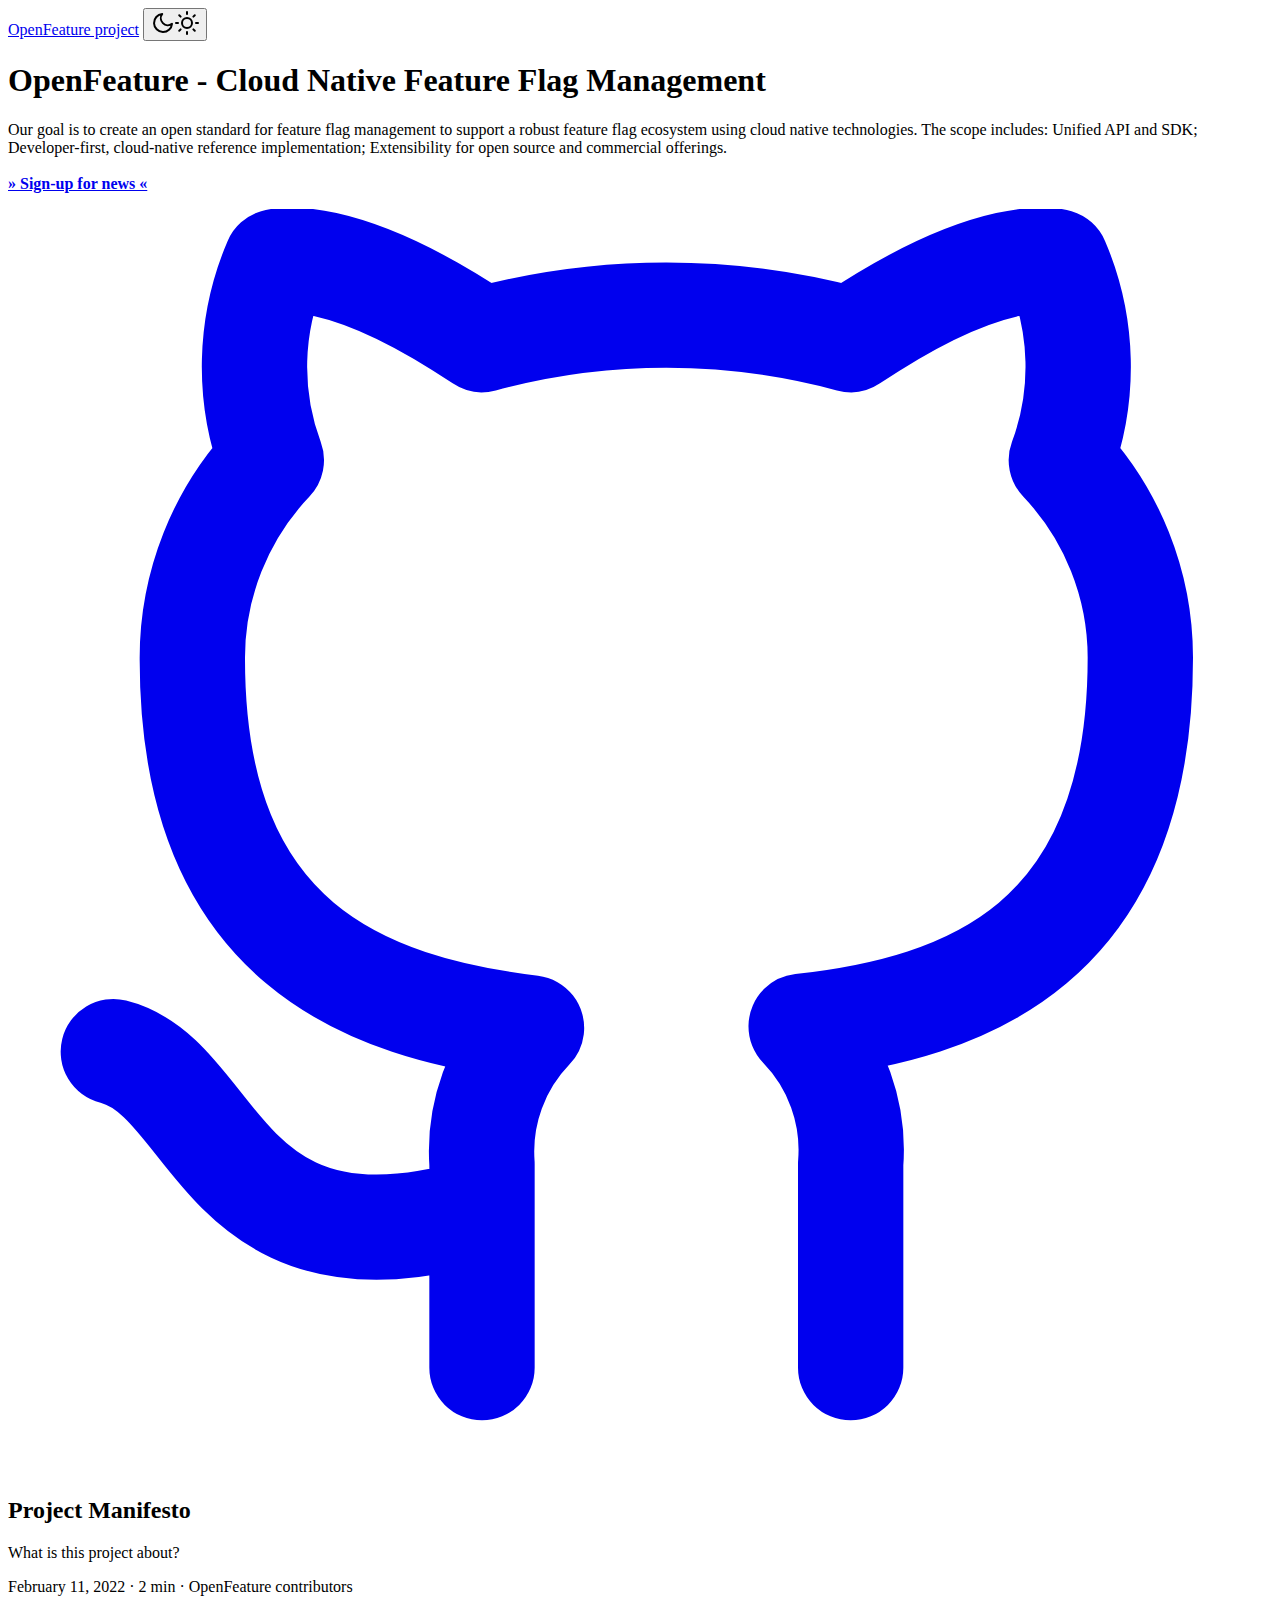
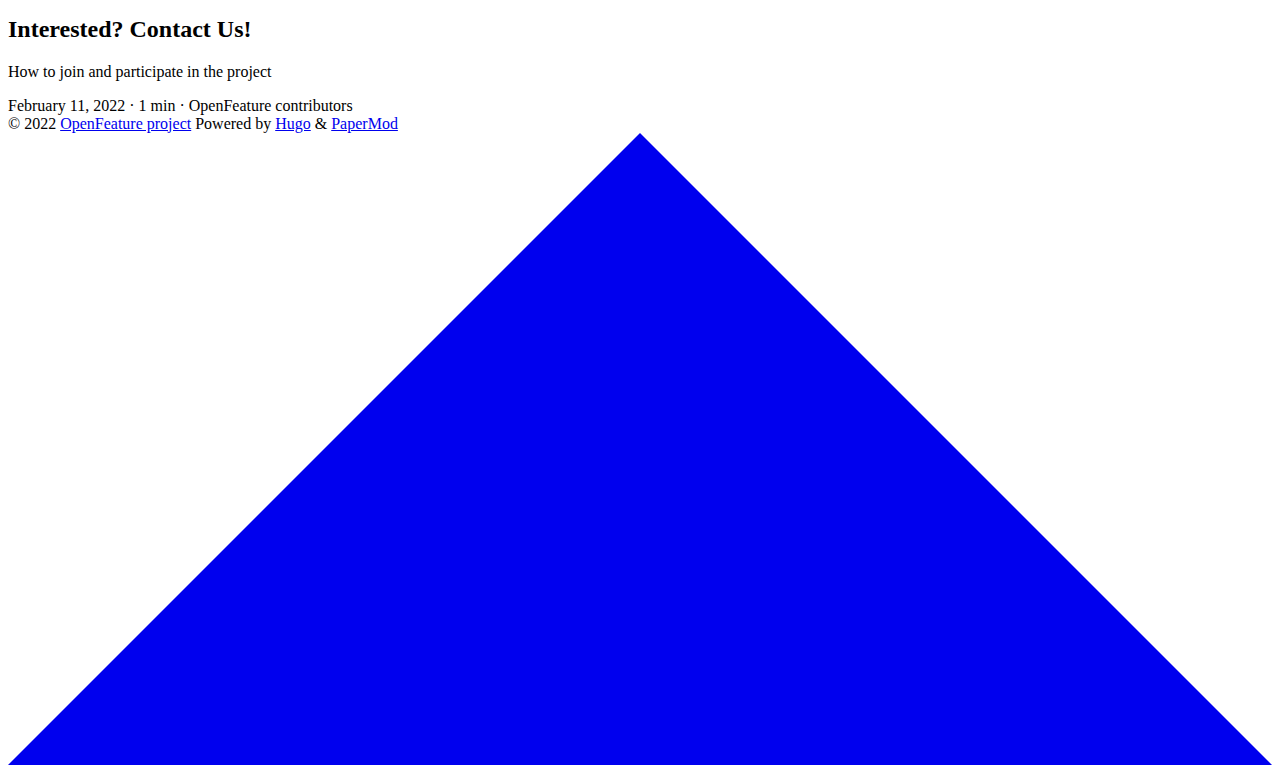
==== index.html @ 57a97ca0 "deploy: 91f9484f8a9ab6fbe82d6cd53caceae2eb222cb2" ====
<!doctype html><html lang=en dir=auto><head><meta charset=utf-8><meta http-equiv=x-ua-compatible content="IE=edge"><meta name=viewport content="width=device-width,initial-scale=1,shrink-to-fit=no"><meta name=robots content="index, follow"><title>OpenFeature project</title><meta name=description content="OpenFeature website"><meta name=author content="OpenFeature contributors"><link rel=canonical href=https://openfeatureflags.github.io/><link crossorigin=anonymous href=./assets/css/stylesheet.min.c88963fe2d79462000fd0fb1b3737783c32855d340583e4523343f8735c787f0.css integrity="sha256-yIlj/i15RiAA/Q+xs3N3g8MoVdNAWD5FIzQ/hzXHh/A=" rel="preload stylesheet" as=style><link rel=icon href=https://openfeatureflags.github.io/favicon.ico><link rel=icon type=image/png sizes=16x16 href=https://openfeatureflags.github.io/favicon-16x16.png><link rel=icon type=image/png sizes=32x32 href=https://openfeatureflags.github.io/favicon-32x32.png><link rel=apple-touch-icon href=https://openfeatureflags.github.io/apple-touch-icon.png><link rel=mask-icon href=https://openfeatureflags.github.io/safari-pinned-tab.svg><meta name=theme-color content="#2e2e33"><meta name=msapplication-TileColor content="#2e2e33"><meta name=generator content="Hugo 0.83.0"><link rel=alternate type=application/rss+xml href=https://openfeatureflags.github.io/index.xml><link rel=alternate type=application/json href=https://openfeatureflags.github.io/index.json><noscript><style>#theme-toggle,.top-link{display:none}</style><style>@media(prefers-color-scheme:dark){:root{--theme:rgb(29, 30, 32);--entry:rgb(46, 46, 51);--primary:rgb(218, 218, 219);--secondary:rgb(155, 156, 157);--tertiary:rgb(65, 66, 68);--content:rgb(196, 196, 197);--hljs-bg:rgb(46, 46, 51);--code-bg:rgb(55, 56, 62);--border:rgb(51, 51, 51)}.list{background:var(--theme)}.list:not(.dark)::-webkit-scrollbar-track{background:0 0}.list:not(.dark)::-webkit-scrollbar-thumb{border-color:var(--theme)}}</style></noscript><meta property="og:title" content="OpenFeature project"><meta property="og:description" content="OpenFeature website"><meta property="og:type" content="website"><meta property="og:url" content="https://openfeatureflags.github.io/"><meta property="og:image" content="https://openfeatureflags.github.io/logo.png"><meta name=twitter:card content="summary_large_image"><meta name=twitter:image content="https://openfeatureflags.github.io/logo.png"><meta name=twitter:title content="OpenFeature project"><meta name=twitter:description content="OpenFeature website"><script type=application/ld+json>{"@context":"https://schema.org","@type":"Organization","name":"OpenFeature project","url":"https://openfeatureflags.github.io/","description":"OpenFeature website","thumbnailUrl":"https://openfeatureflags.github.io/favicon.ico","sameAs":["https://github.com/openfeatureflags"]}</script></head><body class=list id=top><script>localStorage.getItem("pref-theme")==="dark"?document.body.classList.add('dark'):localStorage.getItem("pref-theme")==="light"?document.body.classList.remove('dark'):window.matchMedia('(prefers-color-scheme: dark)').matches&&document.body.classList.add('dark')</script><header class=header><nav class=nav><div class=logo><a href=https://openfeatureflags.github.io/ accesskey=h title="OpenFeature project (Alt + H)">OpenFeature project</a>
<span class=logo-switches><button id=theme-toggle accesskey=t title="(Alt + T)"><svg id="moon" xmlns="http://www.w3.org/2000/svg" width="24" height="24" viewBox="0 0 24 24" fill="none" stroke="currentcolor" stroke-width="2" stroke-linecap="round" stroke-linejoin="round"><path d="M21 12.79A9 9 0 1111.21 3 7 7 0 0021 12.79z"/></svg><svg id="sun" xmlns="http://www.w3.org/2000/svg" width="24" height="24" viewBox="0 0 24 24" fill="none" stroke="currentcolor" stroke-width="2" stroke-linecap="round" stroke-linejoin="round"><circle cx="12" cy="12" r="5"/><line x1="12" y1="1" x2="12" y2="3"/><line x1="12" y1="21" x2="12" y2="23"/><line x1="4.22" y1="4.22" x2="5.64" y2="5.64"/><line x1="18.36" y1="18.36" x2="19.78" y2="19.78"/><line x1="1" y1="12" x2="3" y2="12"/><line x1="21" y1="12" x2="23" y2="12"/><line x1="4.22" y1="19.78" x2="5.64" y2="18.36"/><line x1="18.36" y1="5.64" x2="19.78" y2="4.22"/></svg></button></span></div><ul id=menu></ul></nav></header><main class=main><article class="first-entry home-info"><header class=entry-header><h1>OpenFeature - Cloud Native Feature Flag Management</h1></header><section class=entry-content><p>Our goal is to create an open standard for feature flag management to support a robust feature flag ecosystem using cloud native technologies. The scope includes: Unified API and SDK; Developer-first, cloud-native reference implementation; Extensibility for open source and commercial offerings.<br><br><strong><a href=https://bit.ly/openfeature-signup>&#187; Sign-up for news &#171;</a></strong></p></section><footer class=entry-footer><div class=social-icons><a href=https://github.com/openfeatureflags target=_blank rel="noopener noreferrer me" title=Github><svg xmlns="http://www.w3.org/2000/svg" viewBox="0 0 24 24" fill="none" stroke="currentcolor" stroke-width="2" stroke-linecap="round" stroke-linejoin="round"><path d="M9 19c-5 1.5-5-2.5-7-3m14 6v-3.87a3.37 3.37.0 00-.94-2.61c3.14-.35 6.44-1.54 6.44-7A5.44 5.44.0 0020 4.77 5.07 5.07.0 0019.91 1S18.73.65 16 2.48a13.38 13.38.0 00-7 0C6.27.65 5.09 1 5.09 1A5.07 5.07.0 005 4.77 5.44 5.44.0 003.5 8.55c0 5.42 3.3 6.61 6.44 7A3.37 3.37.0 009 18.13V22"/></svg></a></div></footer></article><article class=post-entry><header class=entry-header><h2>Project Manifesto</h2></header><section class=entry-content><p>What is this project about?</p></section><footer class=entry-footer><span title="2022-02-11 00:00:00 +0000 UTC">February 11, 2022</span>&nbsp;·&nbsp;2 min&nbsp;·&nbsp;OpenFeature contributors</footer><a class=entry-link aria-label="post link to Project Manifesto" href=https://openfeatureflags.github.io/home/manifesto/></a></article><article class=post-entry><header class=entry-header><h2>Interested? Contact Us!</h2></header><section class=entry-content><p>How to join and participate in the project</p></section><footer class=entry-footer><span title="2022-02-11 00:00:00 +0000 UTC">February 11, 2022</span>&nbsp;·&nbsp;1 min&nbsp;·&nbsp;OpenFeature contributors</footer><a class=entry-link aria-label="post link to Interested? Contact Us!" href=https://openfeatureflags.github.io/home/participate/></a></article></main><footer class=footer><span>&copy; 2022 <a href=https://openfeatureflags.github.io/>OpenFeature project</a></span>
<span>Powered by
<a href=https://gohugo.io/ rel="noopener noreferrer" target=_blank>Hugo</a> &
        <a href=https://git.io/hugopapermod rel=noopener target=_blank>PaperMod</a></span></footer><a href=#top aria-label="go to top" title="Go to Top (Alt + G)" class=top-link id=top-link accesskey=g><svg xmlns="http://www.w3.org/2000/svg" viewBox="0 0 12 6" fill="currentcolor"><path d="M12 6H0l6-6z"/></svg></a><script>let menu=document.getElementById('menu');menu&&(menu.scrollLeft=localStorage.getItem("menu-scroll-position"),menu.onscroll=function(){localStorage.setItem("menu-scroll-position",menu.scrollLeft)}),document.querySelectorAll('a[href^="#"]').forEach(a=>{a.addEventListener("click",function(b){b.preventDefault();var a=this.getAttribute("href").substr(1);window.matchMedia('(prefers-reduced-motion: reduce)').matches?document.querySelector(`[id='${decodeURIComponent(a)}']`).scrollIntoView():document.querySelector(`[id='${decodeURIComponent(a)}']`).scrollIntoView({behavior:"smooth"}),a==="top"?history.replaceState(null,null," "):history.pushState(null,null,`#${a}`)})})</script><script>var mybutton=document.getElementById("top-link");window.onscroll=function(){document.body.scrollTop>800||document.documentElement.scrollTop>800?(mybutton.style.visibility="visible",mybutton.style.opacity="1"):(mybutton.style.visibility="hidden",mybutton.style.opacity="0")}</script><script>document.getElementById("theme-toggle").addEventListener("click",()=>{document.body.className.includes("dark")?(document.body.classList.remove('dark'),localStorage.setItem("pref-theme",'light')):(document.body.classList.add('dark'),localStorage.setItem("pref-theme",'dark'))})</script></body></html>
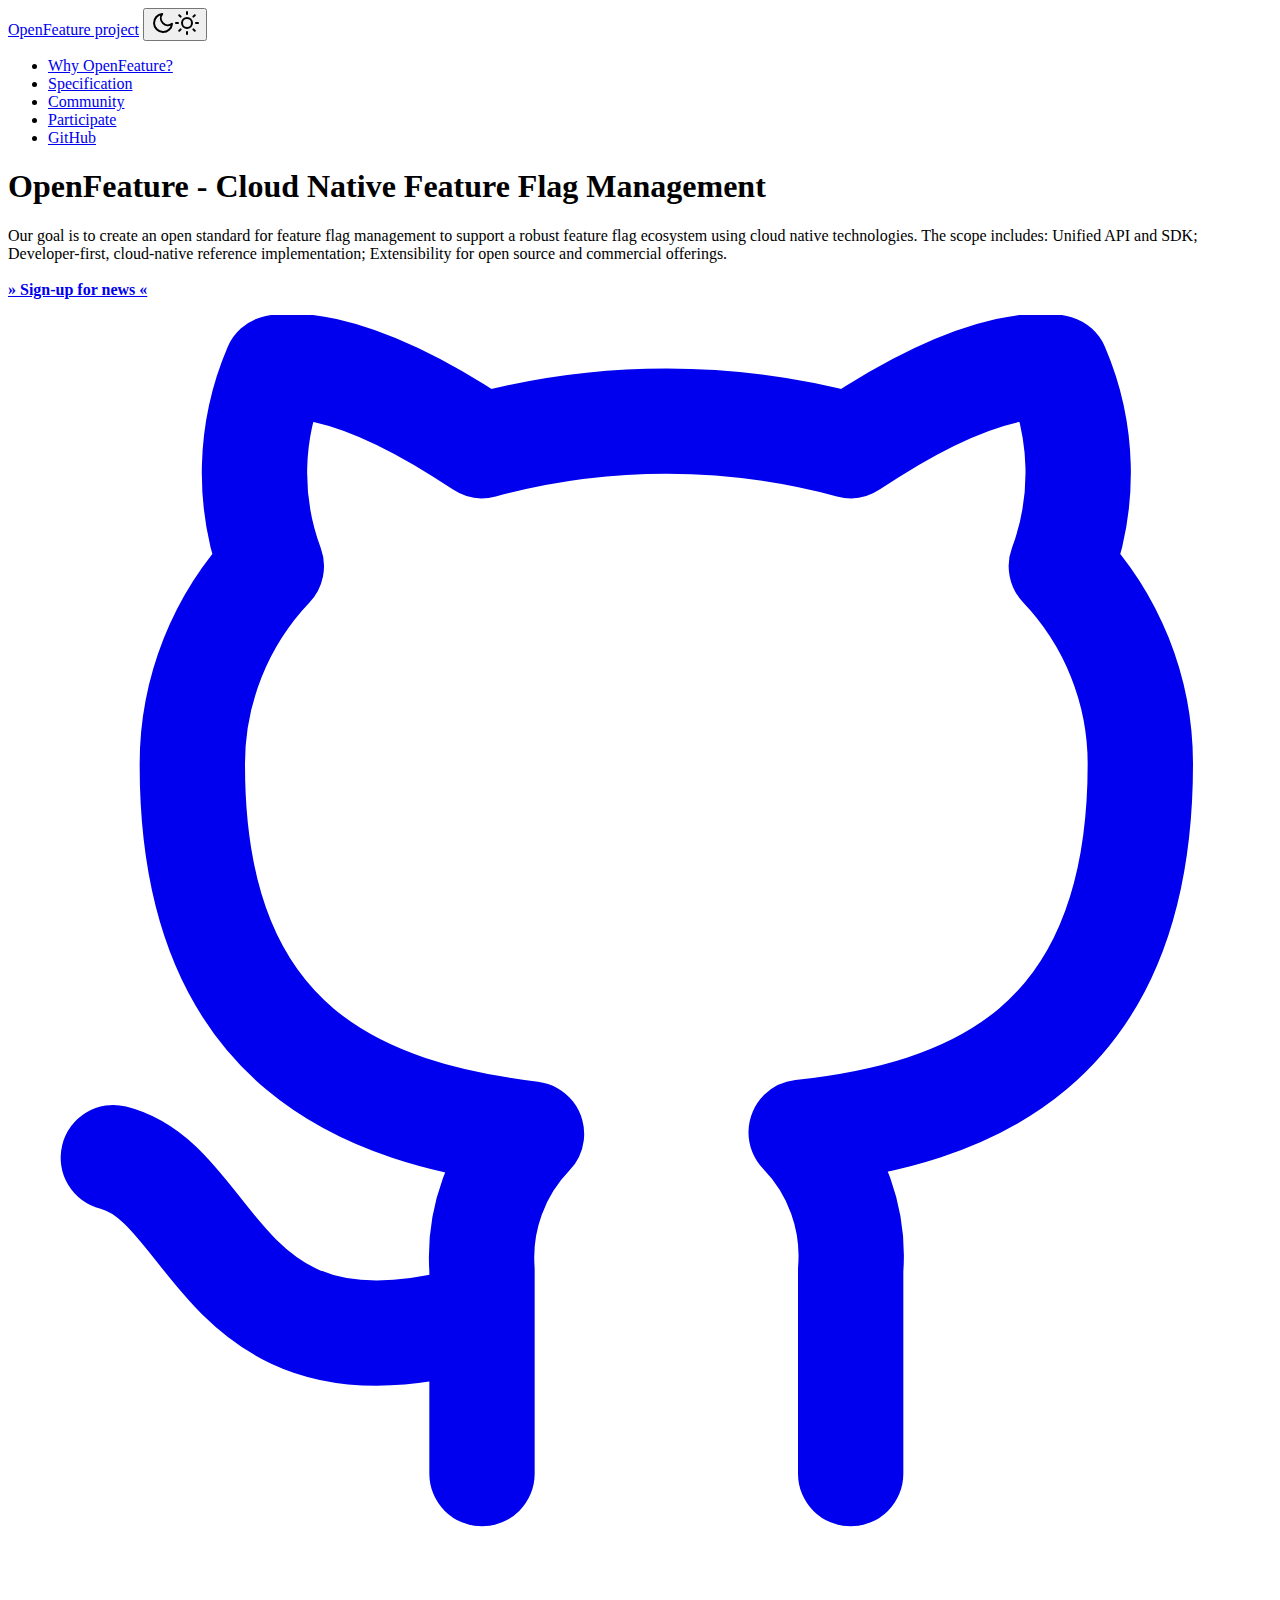
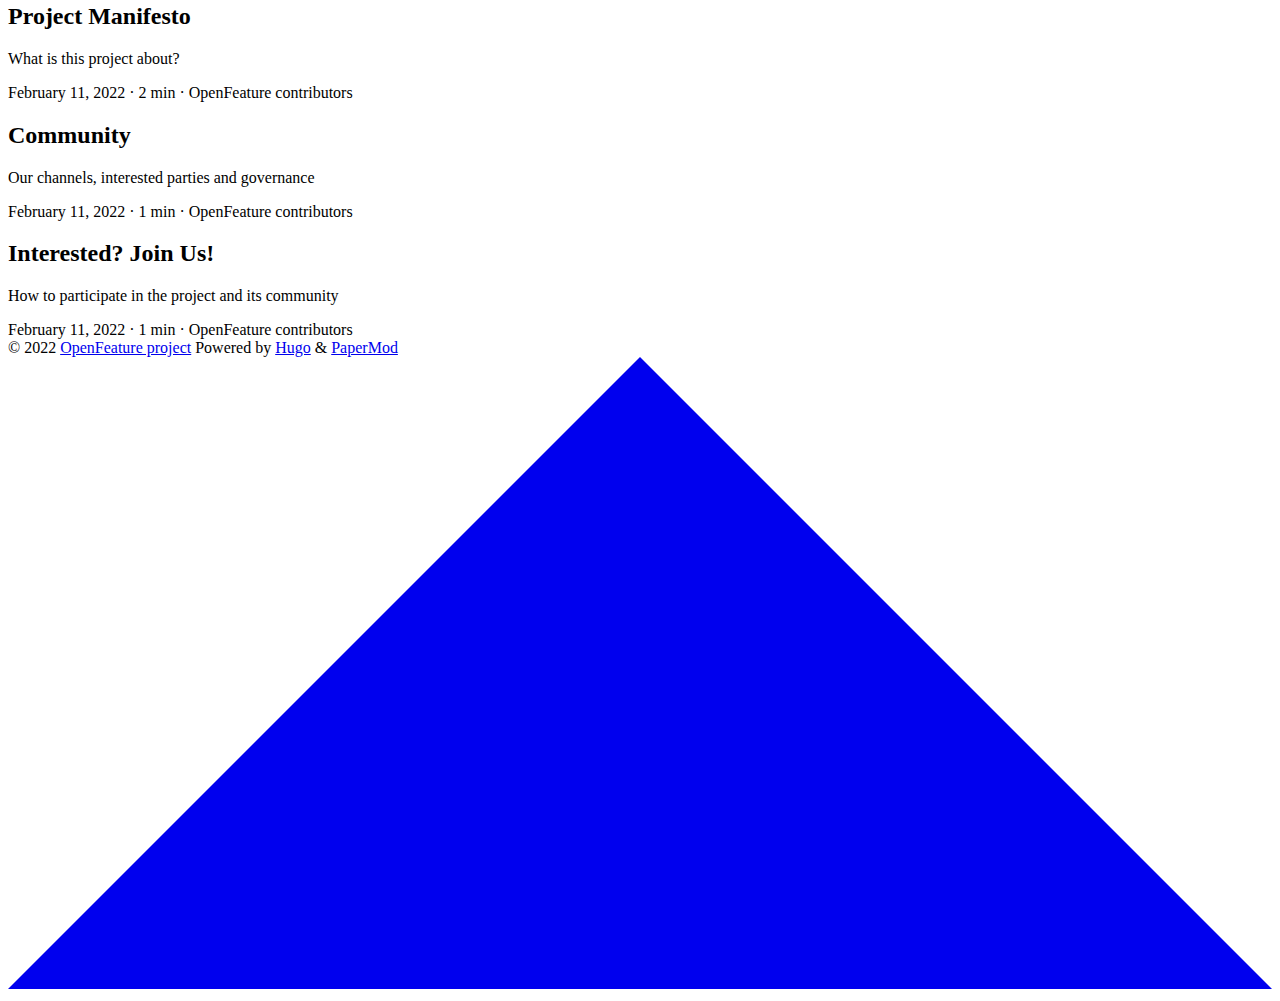
==== commit 13b76246: "deploy: 73571130ebe59323bf915d5a37854d19e5b81e3d" ====
--- a/index.html
+++ b/index.html
@@ -1,5 +1,5 @@
-<!doctype html><html lang=en dir=auto><head><meta charset=utf-8><meta http-equiv=x-ua-compatible content="IE=edge"><meta name=viewport content="width=device-width,initial-scale=1,shrink-to-fit=no"><meta name=robots content="index, follow"><title>OpenFeature project</title><meta name=description content="OpenFeature website"><meta name=author content="OpenFeature contributors"><link rel=canonical href=https://openfeatureflags.github.io/><link crossorigin=anonymous href=./assets/css/stylesheet.min.c88963fe2d79462000fd0fb1b3737783c32855d340583e4523343f8735c787f0.css integrity="sha256-yIlj/i15RiAA/Q+xs3N3g8MoVdNAWD5FIzQ/hzXHh/A=" rel="preload stylesheet" as=style><link rel=icon href=https://openfeatureflags.github.io/favicon.ico><link rel=icon type=image/png sizes=16x16 href=https://openfeatureflags.github.io/favicon-16x16.png><link rel=icon type=image/png sizes=32x32 href=https://openfeatureflags.github.io/favicon-32x32.png><link rel=apple-touch-icon href=https://openfeatureflags.github.io/apple-touch-icon.png><link rel=mask-icon href=https://openfeatureflags.github.io/safari-pinned-tab.svg><meta name=theme-color content="#2e2e33"><meta name=msapplication-TileColor content="#2e2e33"><meta name=generator content="Hugo 0.83.0"><link rel=alternate type=application/rss+xml href=https://openfeatureflags.github.io/index.xml><link rel=alternate type=application/json href=https://openfeatureflags.github.io/index.json><noscript><style>#theme-toggle,.top-link{display:none}</style><style>@media(prefers-color-scheme:dark){:root{--theme:rgb(29, 30, 32);--entry:rgb(46, 46, 51);--primary:rgb(218, 218, 219);--secondary:rgb(155, 156, 157);--tertiary:rgb(65, 66, 68);--content:rgb(196, 196, 197);--hljs-bg:rgb(46, 46, 51);--code-bg:rgb(55, 56, 62);--border:rgb(51, 51, 51)}.list{background:var(--theme)}.list:not(.dark)::-webkit-scrollbar-track{background:0 0}.list:not(.dark)::-webkit-scrollbar-thumb{border-color:var(--theme)}}</style></noscript><meta property="og:title" content="OpenFeature project"><meta property="og:description" content="OpenFeature website"><meta property="og:type" content="website"><meta property="og:url" content="https://openfeatureflags.github.io/"><meta property="og:image" content="https://openfeatureflags.github.io/logo.png"><meta name=twitter:card content="summary_large_image"><meta name=twitter:image content="https://openfeatureflags.github.io/logo.png"><meta name=twitter:title content="OpenFeature project"><meta name=twitter:description content="OpenFeature website"><script type=application/ld+json>{"@context":"https://schema.org","@type":"Organization","name":"OpenFeature project","url":"https://openfeatureflags.github.io/","description":"OpenFeature website","thumbnailUrl":"https://openfeatureflags.github.io/favicon.ico","sameAs":["https://github.com/openfeatureflags"]}</script></head><body class=list id=top><script>localStorage.getItem("pref-theme")==="dark"?document.body.classList.add('dark'):localStorage.getItem("pref-theme")==="light"?document.body.classList.remove('dark'):window.matchMedia('(prefers-color-scheme: dark)').matches&&document.body.classList.add('dark')</script><header class=header><nav class=nav><div class=logo><a href=https://openfeatureflags.github.io/ accesskey=h title="OpenFeature project (Alt + H)">OpenFeature project</a>
-<span class=logo-switches><button id=theme-toggle accesskey=t title="(Alt + T)"><svg id="moon" xmlns="http://www.w3.org/2000/svg" width="24" height="24" viewBox="0 0 24 24" fill="none" stroke="currentcolor" stroke-width="2" stroke-linecap="round" stroke-linejoin="round"><path d="M21 12.79A9 9 0 1111.21 3 7 7 0 0021 12.79z"/></svg><svg id="sun" xmlns="http://www.w3.org/2000/svg" width="24" height="24" viewBox="0 0 24 24" fill="none" stroke="currentcolor" stroke-width="2" stroke-linecap="round" stroke-linejoin="round"><circle cx="12" cy="12" r="5"/><line x1="12" y1="1" x2="12" y2="3"/><line x1="12" y1="21" x2="12" y2="23"/><line x1="4.22" y1="4.22" x2="5.64" y2="5.64"/><line x1="18.36" y1="18.36" x2="19.78" y2="19.78"/><line x1="1" y1="12" x2="3" y2="12"/><line x1="21" y1="12" x2="23" y2="12"/><line x1="4.22" y1="19.78" x2="5.64" y2="18.36"/><line x1="18.36" y1="5.64" x2="19.78" y2="4.22"/></svg></button></span></div><ul id=menu></ul></nav></header><main class=main><article class="first-entry home-info"><header class=entry-header><h1>OpenFeature - Cloud Native Feature Flag Management</h1></header><section class=entry-content><p>Our goal is to create an open standard for feature flag management to support a robust feature flag ecosystem using cloud native technologies. The scope includes: Unified API and SDK; Developer-first, cloud-native reference implementation; Extensibility for open source and commercial offerings.<br><br><strong><a href=https://bit.ly/openfeature-signup>&#187; Sign-up for news &#171;</a></strong></p></section><footer class=entry-footer><div class=social-icons><a href=https://github.com/openfeatureflags target=_blank rel="noopener noreferrer me" title=Github><svg xmlns="http://www.w3.org/2000/svg" viewBox="0 0 24 24" fill="none" stroke="currentcolor" stroke-width="2" stroke-linecap="round" stroke-linejoin="round"><path d="M9 19c-5 1.5-5-2.5-7-3m14 6v-3.87a3.37 3.37.0 00-.94-2.61c3.14-.35 6.44-1.54 6.44-7A5.44 5.44.0 0020 4.77 5.07 5.07.0 0019.91 1S18.73.65 16 2.48a13.38 13.38.0 00-7 0C6.27.65 5.09 1 5.09 1A5.07 5.07.0 005 4.77 5.44 5.44.0 003.5 8.55c0 5.42 3.3 6.61 6.44 7A3.37 3.37.0 009 18.13V22"/></svg></a></div></footer></article><article class=post-entry><header class=entry-header><h2>Project Manifesto</h2></header><section class=entry-content><p>What is this project about?</p></section><footer class=entry-footer><span title="2022-02-11 00:00:00 +0000 UTC">February 11, 2022</span>&nbsp;·&nbsp;2 min&nbsp;·&nbsp;OpenFeature contributors</footer><a class=entry-link aria-label="post link to Project Manifesto" href=https://openfeatureflags.github.io/home/manifesto/></a></article><article class=post-entry><header class=entry-header><h2>Interested? Contact Us!</h2></header><section class=entry-content><p>How to join and participate in the project</p></section><footer class=entry-footer><span title="2022-02-11 00:00:00 +0000 UTC">February 11, 2022</span>&nbsp;·&nbsp;1 min&nbsp;·&nbsp;OpenFeature contributors</footer><a class=entry-link aria-label="post link to Interested? Contact Us!" href=https://openfeatureflags.github.io/home/participate/></a></article></main><footer class=footer><span>&copy; 2022 <a href=https://openfeatureflags.github.io/>OpenFeature project</a></span>
+<!doctype html><html lang=en dir=auto><head><meta charset=utf-8><meta http-equiv=x-ua-compatible content="IE=edge"><meta name=viewport content="width=device-width,initial-scale=1,shrink-to-fit=no"><meta name=robots content="index, follow"><title>OpenFeature project</title><meta name=description content="OpenFeature website"><meta name=author content="OpenFeature contributors"><link rel=canonical href=https://open-feature.github.io/><link crossorigin=anonymous href=./assets/css/stylesheet.min.c88963fe2d79462000fd0fb1b3737783c32855d340583e4523343f8735c787f0.css integrity="sha256-yIlj/i15RiAA/Q+xs3N3g8MoVdNAWD5FIzQ/hzXHh/A=" rel="preload stylesheet" as=style><link rel=icon href=https://open-feature.github.io/favicon.ico><link rel=icon type=image/png sizes=16x16 href=https://open-feature.github.io/favicon-16x16.png><link rel=icon type=image/png sizes=32x32 href=https://open-feature.github.io/favicon-32x32.png><link rel=apple-touch-icon href=https://open-feature.github.io/apple-touch-icon.png><link rel=mask-icon href=https://open-feature.github.io/safari-pinned-tab.svg><meta name=theme-color content="#2e2e33"><meta name=msapplication-TileColor content="#2e2e33"><meta name=generator content="Hugo 0.83.0"><link rel=alternate type=application/rss+xml href=https://open-feature.github.io/index.xml><link rel=alternate type=application/json href=https://open-feature.github.io/index.json><noscript><style>#theme-toggle,.top-link{display:none}</style><style>@media(prefers-color-scheme:dark){:root{--theme:rgb(29, 30, 32);--entry:rgb(46, 46, 51);--primary:rgb(218, 218, 219);--secondary:rgb(155, 156, 157);--tertiary:rgb(65, 66, 68);--content:rgb(196, 196, 197);--hljs-bg:rgb(46, 46, 51);--code-bg:rgb(55, 56, 62);--border:rgb(51, 51, 51)}.list{background:var(--theme)}.list:not(.dark)::-webkit-scrollbar-track{background:0 0}.list:not(.dark)::-webkit-scrollbar-thumb{border-color:var(--theme)}}</style></noscript><meta property="og:title" content="OpenFeature project"><meta property="og:description" content="OpenFeature website"><meta property="og:type" content="website"><meta property="og:url" content="https://open-feature.github.io/"><meta property="og:image" content="https://open-feature.github.io/opengraph.png"><meta name=twitter:card content="summary_large_image"><meta name=twitter:image content="https://open-feature.github.io/opengraph.png"><meta name=twitter:title content="OpenFeature project"><meta name=twitter:description content="OpenFeature website"><script type=application/ld+json>{"@context":"https://schema.org","@type":"Organization","name":"OpenFeature project","url":"https://open-feature.github.io/","description":"OpenFeature website","thumbnailUrl":"https://open-feature.github.io/favicon.ico","sameAs":["https://github.com/open-feature"]}</script></head><body class=list id=top><script>localStorage.getItem("pref-theme")==="dark"?document.body.classList.add('dark'):localStorage.getItem("pref-theme")==="light"?document.body.classList.remove('dark'):window.matchMedia('(prefers-color-scheme: dark)').matches&&document.body.classList.add('dark')</script><header class=header><nav class=nav><div class=logo><a href=https://open-feature.github.io/ accesskey=h title="OpenFeature project (Alt + H)">OpenFeature project</a>
+<span class=logo-switches><button id=theme-toggle accesskey=t title="(Alt + T)"><svg id="moon" xmlns="http://www.w3.org/2000/svg" width="24" height="24" viewBox="0 0 24 24" fill="none" stroke="currentcolor" stroke-width="2" stroke-linecap="round" stroke-linejoin="round"><path d="M21 12.79A9 9 0 1111.21 3 7 7 0 0021 12.79z"/></svg><svg id="sun" xmlns="http://www.w3.org/2000/svg" width="24" height="24" viewBox="0 0 24 24" fill="none" stroke="currentcolor" stroke-width="2" stroke-linecap="round" stroke-linejoin="round"><circle cx="12" cy="12" r="5"/><line x1="12" y1="1" x2="12" y2="3"/><line x1="12" y1="21" x2="12" y2="23"/><line x1="4.22" y1="4.22" x2="5.64" y2="5.64"/><line x1="18.36" y1="18.36" x2="19.78" y2="19.78"/><line x1="1" y1="12" x2="3" y2="12"/><line x1="21" y1="12" x2="23" y2="12"/><line x1="4.22" y1="19.78" x2="5.64" y2="18.36"/><line x1="18.36" y1="5.64" x2="19.78" y2="4.22"/></svg></button></span></div><ul id=menu><li><a href=https://open-feature.github.io/home/manifesto/ title="Why OpenFeature?"><span>Why OpenFeature?</span></a></li><li><a href=https://github.com/open-feature/spec title=Specification><span>Specification</span></a></li><li><a href=https://open-feature.github.io/home/community/ title=Community><span>Community</span></a></li><li><a href=https://open-feature.github.io/home/participate/ title=Participate><span>Participate</span></a></li><li><a href=https://github.com/open-feature title=GitHub><span>GitHub</span></a></li></ul></nav></header><main class=main><article class="first-entry home-info"><header class=entry-header><h1>OpenFeature - Cloud Native Feature Flag Management</h1></header><section class=entry-content><p>Our goal is to create an open standard for feature flag management to support a robust feature flag ecosystem using cloud native technologies. The scope includes: Unified API and SDK; Developer-first, cloud-native reference implementation; Extensibility for open source and commercial offerings.<br><br><strong><a href=https://bit.ly/openfeature-signup>&#187; Sign-up for news &#171;</a></strong></p></section><footer class=entry-footer><div class=social-icons><a href=https://github.com/open-feature target=_blank rel="noopener noreferrer me" title=Github><svg xmlns="http://www.w3.org/2000/svg" viewBox="0 0 24 24" fill="none" stroke="currentcolor" stroke-width="2" stroke-linecap="round" stroke-linejoin="round"><path d="M9 19c-5 1.5-5-2.5-7-3m14 6v-3.87a3.37 3.37.0 00-.94-2.61c3.14-.35 6.44-1.54 6.44-7A5.44 5.44.0 0020 4.77 5.07 5.07.0 0019.91 1S18.73.65 16 2.48a13.38 13.38.0 00-7 0C6.27.65 5.09 1 5.09 1A5.07 5.07.0 005 4.77 5.44 5.44.0 003.5 8.55c0 5.42 3.3 6.61 6.44 7A3.37 3.37.0 009 18.13V22"/></svg></a></div></footer></article><article class=post-entry><header class=entry-header><h2>Project Manifesto</h2></header><section class=entry-content><p>What is this project about?</p></section><footer class=entry-footer><span title="2022-02-11 00:00:00 +0000 UTC">February 11, 2022</span>&nbsp;·&nbsp;2 min&nbsp;·&nbsp;OpenFeature contributors</footer><a class=entry-link aria-label="post link to Project Manifesto" href=https://open-feature.github.io/home/manifesto/></a></article><article class=post-entry><header class=entry-header><h2>Community</h2></header><section class=entry-content><p>Our channels, interested parties and governance</p></section><footer class=entry-footer><span title="2022-02-11 00:00:00 +0000 UTC">February 11, 2022</span>&nbsp;·&nbsp;1 min&nbsp;·&nbsp;OpenFeature contributors</footer><a class=entry-link aria-label="post link to Community" href=https://open-feature.github.io/home/community/></a></article><article class=post-entry><header class=entry-header><h2>Interested? Join Us!</h2></header><section class=entry-content><p>How to participate in the project and its community</p></section><footer class=entry-footer><span title="2022-02-11 00:00:00 +0000 UTC">February 11, 2022</span>&nbsp;·&nbsp;1 min&nbsp;·&nbsp;OpenFeature contributors</footer><a class=entry-link aria-label="post link to Interested? Join Us!" href=https://open-feature.github.io/home/participate/></a></article></main><footer class=footer><span>&copy; 2022 <a href=https://open-feature.github.io/>OpenFeature project</a></span>
 <span>Powered by
 <a href=https://gohugo.io/ rel="noopener noreferrer" target=_blank>Hugo</a> &
         <a href=https://git.io/hugopapermod rel=noopener target=_blank>PaperMod</a></span></footer><a href=#top aria-label="go to top" title="Go to Top (Alt + G)" class=top-link id=top-link accesskey=g><svg xmlns="http://www.w3.org/2000/svg" viewBox="0 0 12 6" fill="currentcolor"><path d="M12 6H0l6-6z"/></svg></a><script>let menu=document.getElementById('menu');menu&&(menu.scrollLeft=localStorage.getItem("menu-scroll-position"),menu.onscroll=function(){localStorage.setItem("menu-scroll-position",menu.scrollLeft)}),document.querySelectorAll('a[href^="#"]').forEach(a=>{a.addEventListener("click",function(b){b.preventDefault();var a=this.getAttribute("href").substr(1);window.matchMedia('(prefers-reduced-motion: reduce)').matches?document.querySelector(`[id='${decodeURIComponent(a)}']`).scrollIntoView():document.querySelector(`[id='${decodeURIComponent(a)}']`).scrollIntoView({behavior:"smooth"}),a==="top"?history.replaceState(null,null," "):history.pushState(null,null,`#${a}`)})})</script><script>var mybutton=document.getElementById("top-link");window.onscroll=function(){document.body.scrollTop>800||document.documentElement.scrollTop>800?(mybutton.style.visibility="visible",mybutton.style.opacity="1"):(mybutton.style.visibility="hidden",mybutton.style.opacity="0")}</script><script>document.getElementById("theme-toggle").addEventListener("click",()=>{document.body.className.includes("dark")?(document.body.classList.remove('dark'),localStorage.setItem("pref-theme",'light')):(document.body.classList.add('dark'),localStorage.setItem("pref-theme",'dark'))})</script></body></html>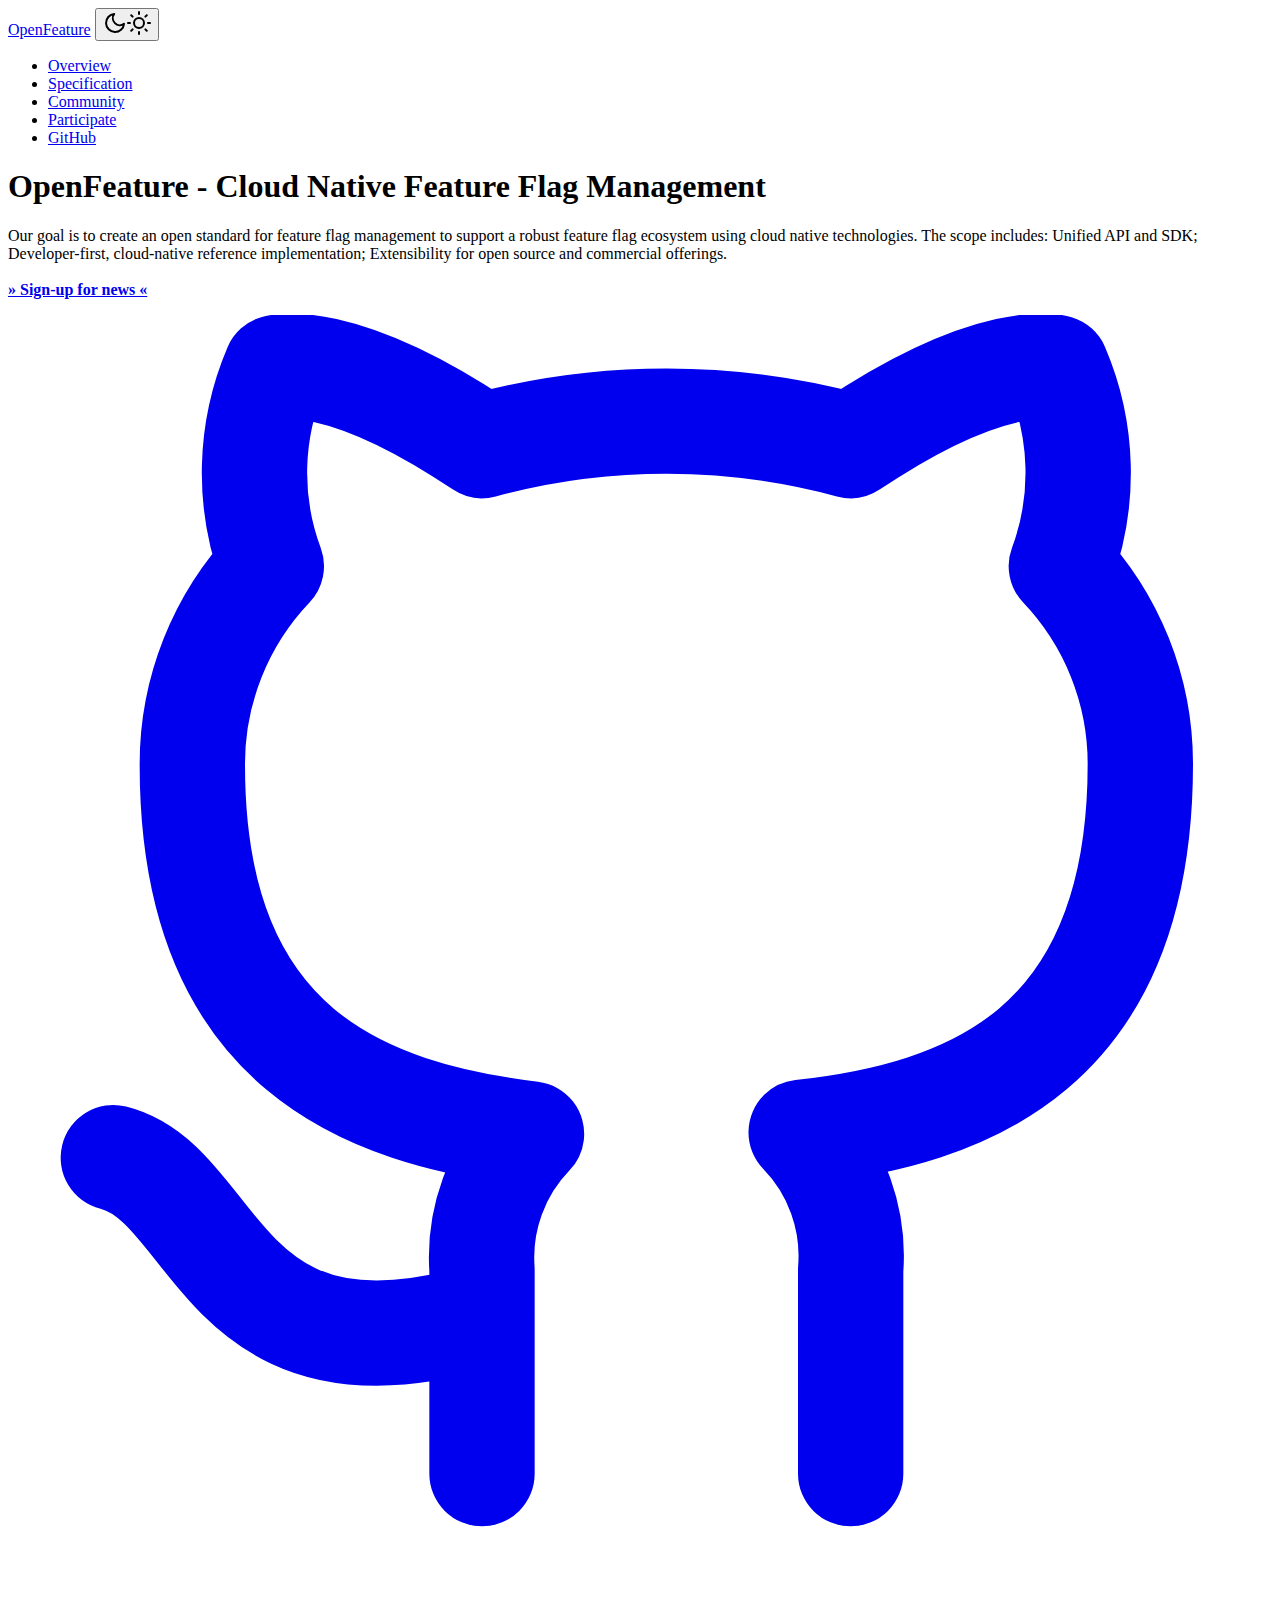
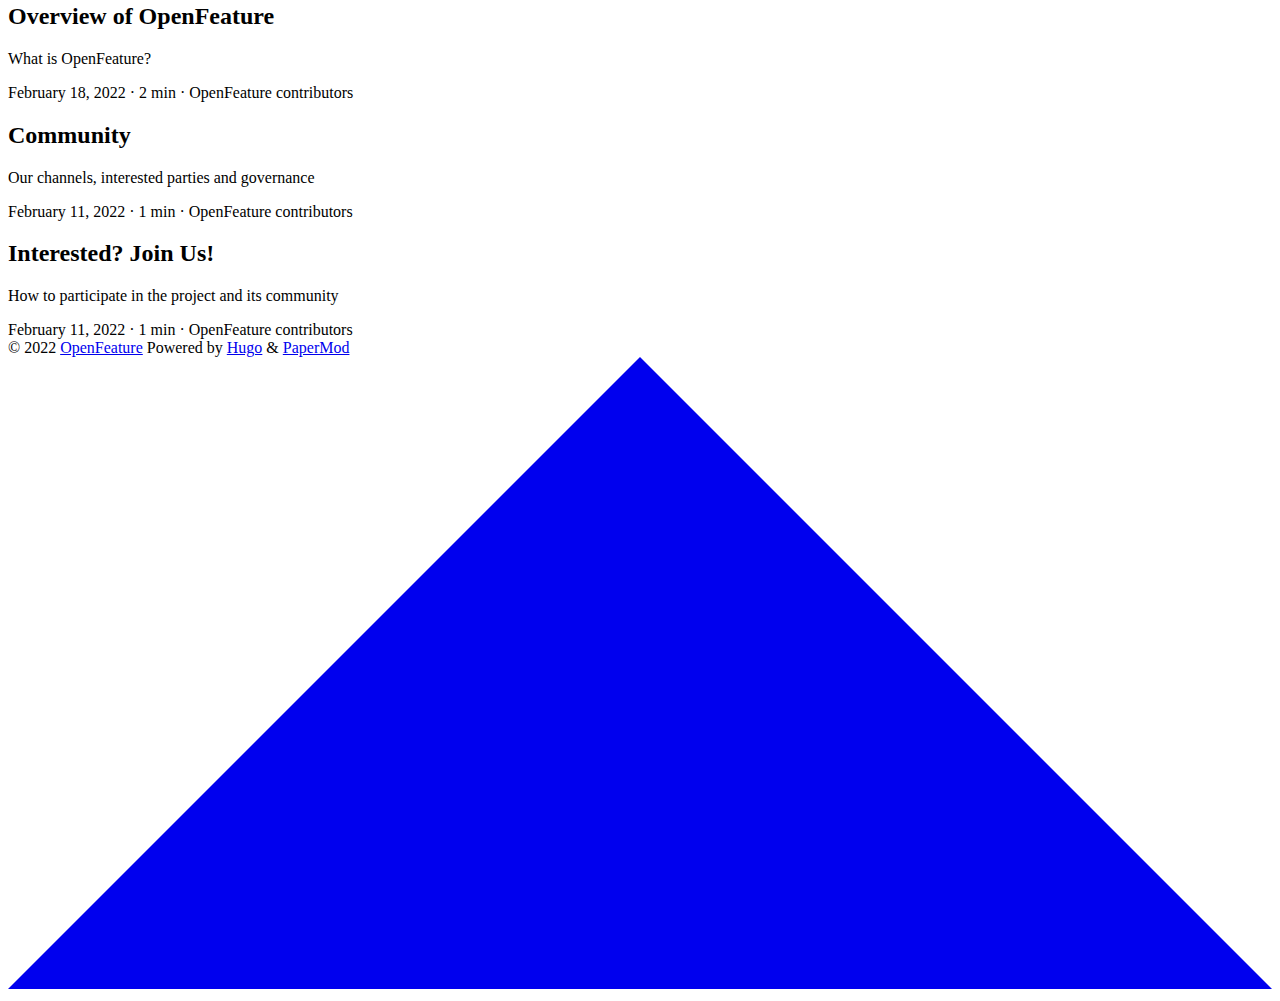
==== commit bb51642a: "deploy: d0a4d38f2012c693fb9866a9428e545c7afc60ed" ====
--- a/index.html
+++ b/index.html
@@ -1,5 +1,5 @@
-<!doctype html><html lang=en dir=auto><head><meta charset=utf-8><meta http-equiv=x-ua-compatible content="IE=edge"><meta name=viewport content="width=device-width,initial-scale=1,shrink-to-fit=no"><meta name=robots content="index, follow"><title>OpenFeature project</title><meta name=description content="OpenFeature website"><meta name=author content="OpenFeature contributors"><link rel=canonical href=https://open-feature.github.io/><link crossorigin=anonymous href=./assets/css/stylesheet.min.c88963fe2d79462000fd0fb1b3737783c32855d340583e4523343f8735c787f0.css integrity="sha256-yIlj/i15RiAA/Q+xs3N3g8MoVdNAWD5FIzQ/hzXHh/A=" rel="preload stylesheet" as=style><link rel=icon href=https://open-feature.github.io/favicon.ico><link rel=icon type=image/png sizes=16x16 href=https://open-feature.github.io/favicon-16x16.png><link rel=icon type=image/png sizes=32x32 href=https://open-feature.github.io/favicon-32x32.png><link rel=apple-touch-icon href=https://open-feature.github.io/apple-touch-icon.png><link rel=mask-icon href=https://open-feature.github.io/safari-pinned-tab.svg><meta name=theme-color content="#2e2e33"><meta name=msapplication-TileColor content="#2e2e33"><meta name=generator content="Hugo 0.83.0"><link rel=alternate type=application/rss+xml href=https://open-feature.github.io/index.xml><link rel=alternate type=application/json href=https://open-feature.github.io/index.json><noscript><style>#theme-toggle,.top-link{display:none}</style><style>@media(prefers-color-scheme:dark){:root{--theme:rgb(29, 30, 32);--entry:rgb(46, 46, 51);--primary:rgb(218, 218, 219);--secondary:rgb(155, 156, 157);--tertiary:rgb(65, 66, 68);--content:rgb(196, 196, 197);--hljs-bg:rgb(46, 46, 51);--code-bg:rgb(55, 56, 62);--border:rgb(51, 51, 51)}.list{background:var(--theme)}.list:not(.dark)::-webkit-scrollbar-track{background:0 0}.list:not(.dark)::-webkit-scrollbar-thumb{border-color:var(--theme)}}</style></noscript><meta property="og:title" content="OpenFeature project"><meta property="og:description" content="OpenFeature website"><meta property="og:type" content="website"><meta property="og:url" content="https://open-feature.github.io/"><meta property="og:image" content="https://open-feature.github.io/opengraph.png"><meta name=twitter:card content="summary_large_image"><meta name=twitter:image content="https://open-feature.github.io/opengraph.png"><meta name=twitter:title content="OpenFeature project"><meta name=twitter:description content="OpenFeature website"><script type=application/ld+json>{"@context":"https://schema.org","@type":"Organization","name":"OpenFeature project","url":"https://open-feature.github.io/","description":"OpenFeature website","thumbnailUrl":"https://open-feature.github.io/favicon.ico","sameAs":["https://github.com/open-feature"]}</script></head><body class=list id=top><script>localStorage.getItem("pref-theme")==="dark"?document.body.classList.add('dark'):localStorage.getItem("pref-theme")==="light"?document.body.classList.remove('dark'):window.matchMedia('(prefers-color-scheme: dark)').matches&&document.body.classList.add('dark')</script><header class=header><nav class=nav><div class=logo><a href=https://open-feature.github.io/ accesskey=h title="OpenFeature project (Alt + H)">OpenFeature project</a>
-<span class=logo-switches><button id=theme-toggle accesskey=t title="(Alt + T)"><svg id="moon" xmlns="http://www.w3.org/2000/svg" width="24" height="24" viewBox="0 0 24 24" fill="none" stroke="currentcolor" stroke-width="2" stroke-linecap="round" stroke-linejoin="round"><path d="M21 12.79A9 9 0 1111.21 3 7 7 0 0021 12.79z"/></svg><svg id="sun" xmlns="http://www.w3.org/2000/svg" width="24" height="24" viewBox="0 0 24 24" fill="none" stroke="currentcolor" stroke-width="2" stroke-linecap="round" stroke-linejoin="round"><circle cx="12" cy="12" r="5"/><line x1="12" y1="1" x2="12" y2="3"/><line x1="12" y1="21" x2="12" y2="23"/><line x1="4.22" y1="4.22" x2="5.64" y2="5.64"/><line x1="18.36" y1="18.36" x2="19.78" y2="19.78"/><line x1="1" y1="12" x2="3" y2="12"/><line x1="21" y1="12" x2="23" y2="12"/><line x1="4.22" y1="19.78" x2="5.64" y2="18.36"/><line x1="18.36" y1="5.64" x2="19.78" y2="4.22"/></svg></button></span></div><ul id=menu><li><a href=https://open-feature.github.io/home/manifesto/ title="Why OpenFeature?"><span>Why OpenFeature?</span></a></li><li><a href=https://github.com/open-feature/spec title=Specification><span>Specification</span></a></li><li><a href=https://open-feature.github.io/home/community/ title=Community><span>Community</span></a></li><li><a href=https://open-feature.github.io/home/participate/ title=Participate><span>Participate</span></a></li><li><a href=https://github.com/open-feature title=GitHub><span>GitHub</span></a></li></ul></nav></header><main class=main><article class="first-entry home-info"><header class=entry-header><h1>OpenFeature - Cloud Native Feature Flag Management</h1></header><section class=entry-content><p>Our goal is to create an open standard for feature flag management to support a robust feature flag ecosystem using cloud native technologies. The scope includes: Unified API and SDK; Developer-first, cloud-native reference implementation; Extensibility for open source and commercial offerings.<br><br><strong><a href=https://bit.ly/openfeature-signup>&#187; Sign-up for news &#171;</a></strong></p></section><footer class=entry-footer><div class=social-icons><a href=https://github.com/open-feature target=_blank rel="noopener noreferrer me" title=Github><svg xmlns="http://www.w3.org/2000/svg" viewBox="0 0 24 24" fill="none" stroke="currentcolor" stroke-width="2" stroke-linecap="round" stroke-linejoin="round"><path d="M9 19c-5 1.5-5-2.5-7-3m14 6v-3.87a3.37 3.37.0 00-.94-2.61c3.14-.35 6.44-1.54 6.44-7A5.44 5.44.0 0020 4.77 5.07 5.07.0 0019.91 1S18.73.65 16 2.48a13.38 13.38.0 00-7 0C6.27.65 5.09 1 5.09 1A5.07 5.07.0 005 4.77 5.44 5.44.0 003.5 8.55c0 5.42 3.3 6.61 6.44 7A3.37 3.37.0 009 18.13V22"/></svg></a></div></footer></article><article class=post-entry><header class=entry-header><h2>Project Manifesto</h2></header><section class=entry-content><p>What is this project about?</p></section><footer class=entry-footer><span title="2022-02-11 00:00:00 +0000 UTC">February 11, 2022</span>&nbsp;·&nbsp;2 min&nbsp;·&nbsp;OpenFeature contributors</footer><a class=entry-link aria-label="post link to Project Manifesto" href=https://open-feature.github.io/home/manifesto/></a></article><article class=post-entry><header class=entry-header><h2>Community</h2></header><section class=entry-content><p>Our channels, interested parties and governance</p></section><footer class=entry-footer><span title="2022-02-11 00:00:00 +0000 UTC">February 11, 2022</span>&nbsp;·&nbsp;1 min&nbsp;·&nbsp;OpenFeature contributors</footer><a class=entry-link aria-label="post link to Community" href=https://open-feature.github.io/home/community/></a></article><article class=post-entry><header class=entry-header><h2>Interested? Join Us!</h2></header><section class=entry-content><p>How to participate in the project and its community</p></section><footer class=entry-footer><span title="2022-02-11 00:00:00 +0000 UTC">February 11, 2022</span>&nbsp;·&nbsp;1 min&nbsp;·&nbsp;OpenFeature contributors</footer><a class=entry-link aria-label="post link to Interested? Join Us!" href=https://open-feature.github.io/home/participate/></a></article></main><footer class=footer><span>&copy; 2022 <a href=https://open-feature.github.io/>OpenFeature project</a></span>
+<!doctype html><html lang=en dir=auto><head><meta charset=utf-8><meta http-equiv=x-ua-compatible content="IE=edge"><meta name=viewport content="width=device-width,initial-scale=1,shrink-to-fit=no"><meta name=robots content="index, follow"><title>OpenFeature</title><meta name=description content="OpenFeature website"><meta name=author content="OpenFeature contributors"><link rel=canonical href=https://open-feature.github.io/><link crossorigin=anonymous href=./assets/css/stylesheet.min.c88963fe2d79462000fd0fb1b3737783c32855d340583e4523343f8735c787f0.css integrity="sha256-yIlj/i15RiAA/Q+xs3N3g8MoVdNAWD5FIzQ/hzXHh/A=" rel="preload stylesheet" as=style><link rel=icon href=https://open-feature.github.io/favicon.ico><link rel=icon type=image/png sizes=16x16 href=https://open-feature.github.io/favicon-16x16.png><link rel=icon type=image/png sizes=32x32 href=https://open-feature.github.io/favicon-32x32.png><link rel=apple-touch-icon href=https://open-feature.github.io/apple-touch-icon.png><link rel=mask-icon href=https://open-feature.github.io/safari-pinned-tab.svg><meta name=theme-color content="#2e2e33"><meta name=msapplication-TileColor content="#2e2e33"><meta name=generator content="Hugo 0.83.0"><link rel=alternate type=application/rss+xml href=https://open-feature.github.io/index.xml><link rel=alternate type=application/json href=https://open-feature.github.io/index.json><noscript><style>#theme-toggle,.top-link{display:none}</style><style>@media(prefers-color-scheme:dark){:root{--theme:rgb(29, 30, 32);--entry:rgb(46, 46, 51);--primary:rgb(218, 218, 219);--secondary:rgb(155, 156, 157);--tertiary:rgb(65, 66, 68);--content:rgb(196, 196, 197);--hljs-bg:rgb(46, 46, 51);--code-bg:rgb(55, 56, 62);--border:rgb(51, 51, 51)}.list{background:var(--theme)}.list:not(.dark)::-webkit-scrollbar-track{background:0 0}.list:not(.dark)::-webkit-scrollbar-thumb{border-color:var(--theme)}}</style></noscript><meta property="og:title" content="OpenFeature"><meta property="og:description" content="OpenFeature website"><meta property="og:type" content="website"><meta property="og:url" content="https://open-feature.github.io/"><meta property="og:image" content="https://open-feature.github.io/opengraph.png"><meta name=twitter:card content="summary_large_image"><meta name=twitter:image content="https://open-feature.github.io/opengraph.png"><meta name=twitter:title content="OpenFeature"><meta name=twitter:description content="OpenFeature website"><script type=application/ld+json>{"@context":"https://schema.org","@type":"Organization","name":"OpenFeature","url":"https://open-feature.github.io/","description":"OpenFeature website","thumbnailUrl":"https://open-feature.github.io/favicon.ico","sameAs":["https://github.com/open-feature"]}</script></head><body class=list id=top><script>localStorage.getItem("pref-theme")==="dark"?document.body.classList.add('dark'):localStorage.getItem("pref-theme")==="light"?document.body.classList.remove('dark'):window.matchMedia('(prefers-color-scheme: dark)').matches&&document.body.classList.add('dark')</script><header class=header><nav class=nav><div class=logo><a href=https://open-feature.github.io/ accesskey=h title="OpenFeature (Alt + H)">OpenFeature</a>
+<span class=logo-switches><button id=theme-toggle accesskey=t title="(Alt + T)"><svg id="moon" xmlns="http://www.w3.org/2000/svg" width="24" height="24" viewBox="0 0 24 24" fill="none" stroke="currentcolor" stroke-width="2" stroke-linecap="round" stroke-linejoin="round"><path d="M21 12.79A9 9 0 1111.21 3 7 7 0 0021 12.79z"/></svg><svg id="sun" xmlns="http://www.w3.org/2000/svg" width="24" height="24" viewBox="0 0 24 24" fill="none" stroke="currentcolor" stroke-width="2" stroke-linecap="round" stroke-linejoin="round"><circle cx="12" cy="12" r="5"/><line x1="12" y1="1" x2="12" y2="3"/><line x1="12" y1="21" x2="12" y2="23"/><line x1="4.22" y1="4.22" x2="5.64" y2="5.64"/><line x1="18.36" y1="18.36" x2="19.78" y2="19.78"/><line x1="1" y1="12" x2="3" y2="12"/><line x1="21" y1="12" x2="23" y2="12"/><line x1="4.22" y1="19.78" x2="5.64" y2="18.36"/><line x1="18.36" y1="5.64" x2="19.78" y2="4.22"/></svg></button></span></div><ul id=menu><li><a href=https://open-feature.github.io/home/overview/ title=Overview><span>Overview</span></a></li><li><a href=https://github.com/open-feature/spec title=Specification><span>Specification</span></a></li><li><a href=https://open-feature.github.io/home/community/ title=Community><span>Community</span></a></li><li><a href=https://open-feature.github.io/home/participate/ title=Participate><span>Participate</span></a></li><li><a href=https://github.com/open-feature title=GitHub><span>GitHub</span></a></li></ul></nav></header><main class=main><article class="first-entry home-info"><header class=entry-header><h1>OpenFeature - Cloud Native Feature Flag Management</h1></header><section class=entry-content><p>Our goal is to create an open standard for feature flag management to support a robust feature flag ecosystem using cloud native technologies. The scope includes: Unified API and SDK; Developer-first, cloud-native reference implementation; Extensibility for open source and commercial offerings.<br><br><strong><a href=https://bit.ly/openfeature-signup>&#187; Sign-up for news &#171;</a></strong></p></section><footer class=entry-footer><div class=social-icons><a href=https://github.com/open-feature target=_blank rel="noopener noreferrer me" title=Github><svg xmlns="http://www.w3.org/2000/svg" viewBox="0 0 24 24" fill="none" stroke="currentcolor" stroke-width="2" stroke-linecap="round" stroke-linejoin="round"><path d="M9 19c-5 1.5-5-2.5-7-3m14 6v-3.87a3.37 3.37.0 00-.94-2.61c3.14-.35 6.44-1.54 6.44-7A5.44 5.44.0 0020 4.77 5.07 5.07.0 0019.91 1S18.73.65 16 2.48a13.38 13.38.0 00-7 0C6.27.65 5.09 1 5.09 1A5.07 5.07.0 005 4.77 5.44 5.44.0 003.5 8.55c0 5.42 3.3 6.61 6.44 7A3.37 3.37.0 009 18.13V22"/></svg></a></div></footer></article><article class=post-entry><header class=entry-header><h2>Overview of OpenFeature</h2></header><section class=entry-content><p>What is OpenFeature?</p></section><footer class=entry-footer><span title="2022-02-18 00:00:00 +0000 UTC">February 18, 2022</span>&nbsp;·&nbsp;2 min&nbsp;·&nbsp;OpenFeature contributors</footer><a class=entry-link aria-label="post link to Overview of OpenFeature" href=https://open-feature.github.io/home/overview/></a></article><article class=post-entry><header class=entry-header><h2>Community</h2></header><section class=entry-content><p>Our channels, interested parties and governance</p></section><footer class=entry-footer><span title="2022-02-11 00:00:00 +0000 UTC">February 11, 2022</span>&nbsp;·&nbsp;1 min&nbsp;·&nbsp;OpenFeature contributors</footer><a class=entry-link aria-label="post link to Community" href=https://open-feature.github.io/home/community/></a></article><article class=post-entry><header class=entry-header><h2>Interested? Join Us!</h2></header><section class=entry-content><p>How to participate in the project and its community</p></section><footer class=entry-footer><span title="2022-02-11 00:00:00 +0000 UTC">February 11, 2022</span>&nbsp;·&nbsp;1 min&nbsp;·&nbsp;OpenFeature contributors</footer><a class=entry-link aria-label="post link to Interested? Join Us!" href=https://open-feature.github.io/home/participate/></a></article></main><footer class=footer><span>&copy; 2022 <a href=https://open-feature.github.io/>OpenFeature</a></span>
 <span>Powered by
 <a href=https://gohugo.io/ rel="noopener noreferrer" target=_blank>Hugo</a> &
         <a href=https://git.io/hugopapermod rel=noopener target=_blank>PaperMod</a></span></footer><a href=#top aria-label="go to top" title="Go to Top (Alt + G)" class=top-link id=top-link accesskey=g><svg xmlns="http://www.w3.org/2000/svg" viewBox="0 0 12 6" fill="currentcolor"><path d="M12 6H0l6-6z"/></svg></a><script>let menu=document.getElementById('menu');menu&&(menu.scrollLeft=localStorage.getItem("menu-scroll-position"),menu.onscroll=function(){localStorage.setItem("menu-scroll-position",menu.scrollLeft)}),document.querySelectorAll('a[href^="#"]').forEach(a=>{a.addEventListener("click",function(b){b.preventDefault();var a=this.getAttribute("href").substr(1);window.matchMedia('(prefers-reduced-motion: reduce)').matches?document.querySelector(`[id='${decodeURIComponent(a)}']`).scrollIntoView():document.querySelector(`[id='${decodeURIComponent(a)}']`).scrollIntoView({behavior:"smooth"}),a==="top"?history.replaceState(null,null," "):history.pushState(null,null,`#${a}`)})})</script><script>var mybutton=document.getElementById("top-link");window.onscroll=function(){document.body.scrollTop>800||document.documentElement.scrollTop>800?(mybutton.style.visibility="visible",mybutton.style.opacity="1"):(mybutton.style.visibility="hidden",mybutton.style.opacity="0")}</script><script>document.getElementById("theme-toggle").addEventListener("click",()=>{document.body.className.includes("dark")?(document.body.classList.remove('dark'),localStorage.setItem("pref-theme",'light')):(document.body.classList.add('dark'),localStorage.setItem("pref-theme",'dark'))})</script></body></html>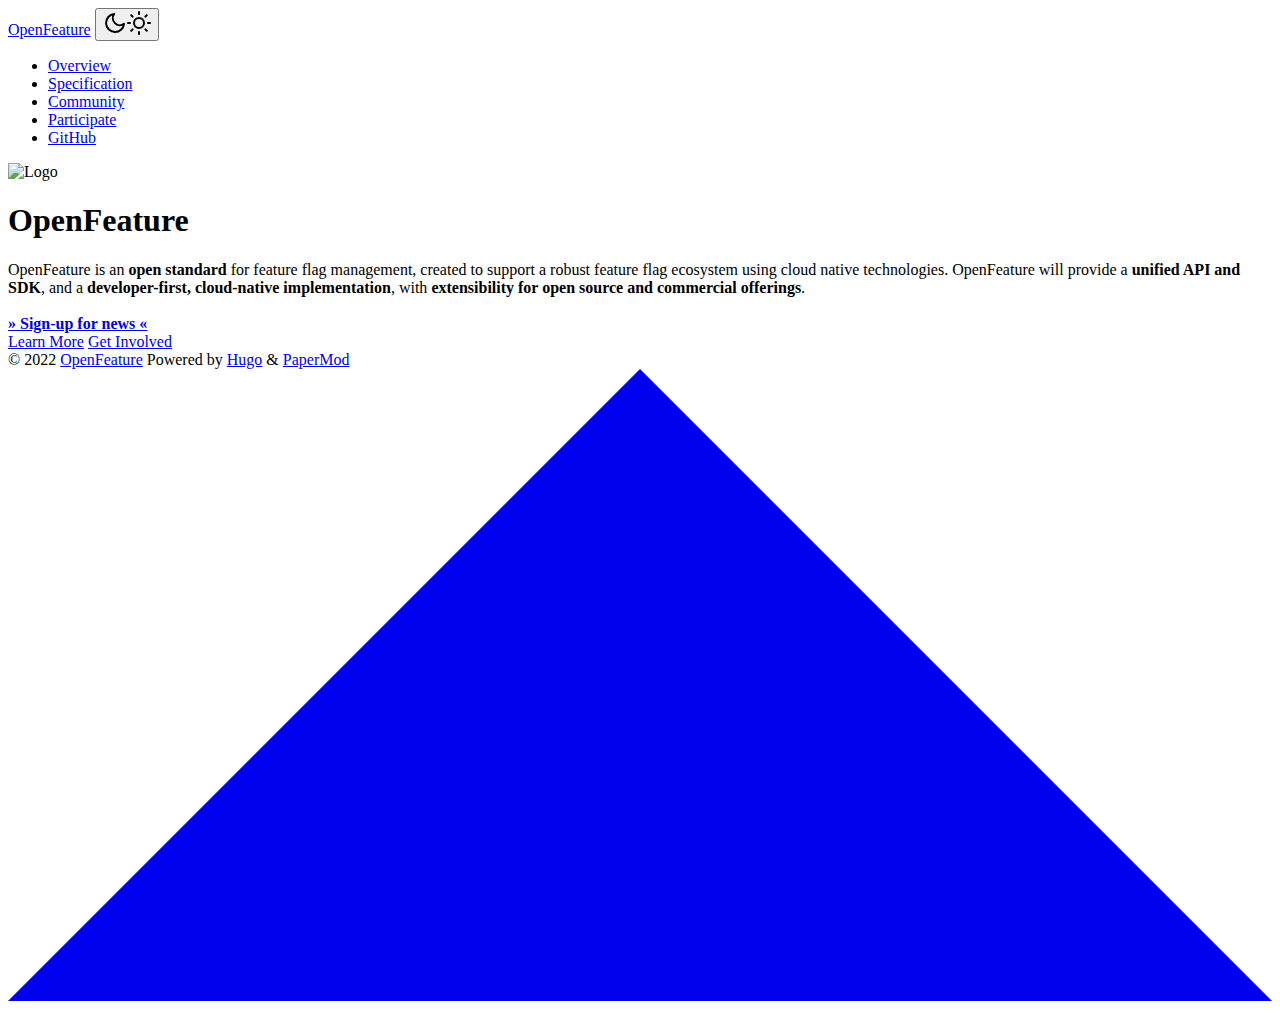
==== commit 4dc5ce74: "deploy: 1b2a9cdfb7b01d983eaef2aae3a656c3d7a015fa" ====
--- a/index.html
+++ b/index.html
@@ -1,5 +1,6 @@
-<!doctype html><html lang=en dir=auto><head><meta charset=utf-8><meta http-equiv=x-ua-compatible content="IE=edge"><meta name=viewport content="width=device-width,initial-scale=1,shrink-to-fit=no"><meta name=robots content="index, follow"><title>OpenFeature</title><meta name=description content="OpenFeature website"><meta name=author content="OpenFeature contributors"><link rel=canonical href=https://open-feature.github.io/><link crossorigin=anonymous href=./assets/css/stylesheet.min.c88963fe2d79462000fd0fb1b3737783c32855d340583e4523343f8735c787f0.css integrity="sha256-yIlj/i15RiAA/Q+xs3N3g8MoVdNAWD5FIzQ/hzXHh/A=" rel="preload stylesheet" as=style><link rel=icon href=https://open-feature.github.io/favicon.ico><link rel=icon type=image/png sizes=16x16 href=https://open-feature.github.io/favicon-16x16.png><link rel=icon type=image/png sizes=32x32 href=https://open-feature.github.io/favicon-32x32.png><link rel=apple-touch-icon href=https://open-feature.github.io/apple-touch-icon.png><link rel=mask-icon href=https://open-feature.github.io/safari-pinned-tab.svg><meta name=theme-color content="#2e2e33"><meta name=msapplication-TileColor content="#2e2e33"><meta name=generator content="Hugo 0.83.0"><link rel=alternate type=application/rss+xml href=https://open-feature.github.io/index.xml><link rel=alternate type=application/json href=https://open-feature.github.io/index.json><noscript><style>#theme-toggle,.top-link{display:none}</style><style>@media(prefers-color-scheme:dark){:root{--theme:rgb(29, 30, 32);--entry:rgb(46, 46, 51);--primary:rgb(218, 218, 219);--secondary:rgb(155, 156, 157);--tertiary:rgb(65, 66, 68);--content:rgb(196, 196, 197);--hljs-bg:rgb(46, 46, 51);--code-bg:rgb(55, 56, 62);--border:rgb(51, 51, 51)}.list{background:var(--theme)}.list:not(.dark)::-webkit-scrollbar-track{background:0 0}.list:not(.dark)::-webkit-scrollbar-thumb{border-color:var(--theme)}}</style></noscript><meta property="og:title" content="OpenFeature"><meta property="og:description" content="OpenFeature website"><meta property="og:type" content="website"><meta property="og:url" content="https://open-feature.github.io/"><meta property="og:image" content="https://open-feature.github.io/opengraph.png"><meta name=twitter:card content="summary_large_image"><meta name=twitter:image content="https://open-feature.github.io/opengraph.png"><meta name=twitter:title content="OpenFeature"><meta name=twitter:description content="OpenFeature website"><script type=application/ld+json>{"@context":"https://schema.org","@type":"Organization","name":"OpenFeature","url":"https://open-feature.github.io/","description":"OpenFeature website","thumbnailUrl":"https://open-feature.github.io/favicon.ico","sameAs":["https://github.com/open-feature"]}</script></head><body class=list id=top><script>localStorage.getItem("pref-theme")==="dark"?document.body.classList.add('dark'):localStorage.getItem("pref-theme")==="light"?document.body.classList.remove('dark'):window.matchMedia('(prefers-color-scheme: dark)').matches&&document.body.classList.add('dark')</script><header class=header><nav class=nav><div class=logo><a href=https://open-feature.github.io/ accesskey=h title="OpenFeature (Alt + H)">OpenFeature</a>
-<span class=logo-switches><button id=theme-toggle accesskey=t title="(Alt + T)"><svg id="moon" xmlns="http://www.w3.org/2000/svg" width="24" height="24" viewBox="0 0 24 24" fill="none" stroke="currentcolor" stroke-width="2" stroke-linecap="round" stroke-linejoin="round"><path d="M21 12.79A9 9 0 1111.21 3 7 7 0 0021 12.79z"/></svg><svg id="sun" xmlns="http://www.w3.org/2000/svg" width="24" height="24" viewBox="0 0 24 24" fill="none" stroke="currentcolor" stroke-width="2" stroke-linecap="round" stroke-linejoin="round"><circle cx="12" cy="12" r="5"/><line x1="12" y1="1" x2="12" y2="3"/><line x1="12" y1="21" x2="12" y2="23"/><line x1="4.22" y1="4.22" x2="5.64" y2="5.64"/><line x1="18.36" y1="18.36" x2="19.78" y2="19.78"/><line x1="1" y1="12" x2="3" y2="12"/><line x1="21" y1="12" x2="23" y2="12"/><line x1="4.22" y1="19.78" x2="5.64" y2="18.36"/><line x1="18.36" y1="5.64" x2="19.78" y2="4.22"/></svg></button></span></div><ul id=menu><li><a href=https://open-feature.github.io/home/overview/ title=Overview><span>Overview</span></a></li><li><a href=https://github.com/open-feature/spec title=Specification><span>Specification</span></a></li><li><a href=https://open-feature.github.io/home/community/ title=Community><span>Community</span></a></li><li><a href=https://open-feature.github.io/home/participate/ title=Participate><span>Participate</span></a></li><li><a href=https://github.com/open-feature title=GitHub><span>GitHub</span></a></li></ul></nav></header><main class=main><article class="first-entry home-info"><header class=entry-header><h1>OpenFeature - Cloud Native Feature Flag Management</h1></header><section class=entry-content><p>Our goal is to create an open standard for feature flag management to support a robust feature flag ecosystem using cloud native technologies. The scope includes: Unified API and SDK; Developer-first, cloud-native reference implementation; Extensibility for open source and commercial offerings.<br><br><strong><a href=https://bit.ly/openfeature-signup>&#187; Sign-up for news &#171;</a></strong></p></section><footer class=entry-footer><div class=social-icons><a href=https://github.com/open-feature target=_blank rel="noopener noreferrer me" title=Github><svg xmlns="http://www.w3.org/2000/svg" viewBox="0 0 24 24" fill="none" stroke="currentcolor" stroke-width="2" stroke-linecap="round" stroke-linejoin="round"><path d="M9 19c-5 1.5-5-2.5-7-3m14 6v-3.87a3.37 3.37.0 00-.94-2.61c3.14-.35 6.44-1.54 6.44-7A5.44 5.44.0 0020 4.77 5.07 5.07.0 0019.91 1S18.73.65 16 2.48a13.38 13.38.0 00-7 0C6.27.65 5.09 1 5.09 1A5.07 5.07.0 005 4.77 5.44 5.44.0 003.5 8.55c0 5.42 3.3 6.61 6.44 7A3.37 3.37.0 009 18.13V22"/></svg></a></div></footer></article><article class=post-entry><header class=entry-header><h2>Overview of OpenFeature</h2></header><section class=entry-content><p>What is OpenFeature?</p></section><footer class=entry-footer><span title="2022-02-18 00:00:00 +0000 UTC">February 18, 2022</span>&nbsp;·&nbsp;2 min&nbsp;·&nbsp;OpenFeature contributors</footer><a class=entry-link aria-label="post link to Overview of OpenFeature" href=https://open-feature.github.io/home/overview/></a></article><article class=post-entry><header class=entry-header><h2>Community</h2></header><section class=entry-content><p>Our channels, interested parties and governance</p></section><footer class=entry-footer><span title="2022-02-11 00:00:00 +0000 UTC">February 11, 2022</span>&nbsp;·&nbsp;1 min&nbsp;·&nbsp;OpenFeature contributors</footer><a class=entry-link aria-label="post link to Community" href=https://open-feature.github.io/home/community/></a></article><article class=post-entry><header class=entry-header><h2>Interested? Join Us!</h2></header><section class=entry-content><p>How to participate in the project and its community</p></section><footer class=entry-footer><span title="2022-02-11 00:00:00 +0000 UTC">February 11, 2022</span>&nbsp;·&nbsp;1 min&nbsp;·&nbsp;OpenFeature contributors</footer><a class=entry-link aria-label="post link to Interested? Join Us!" href=https://open-feature.github.io/home/participate/></a></article></main><footer class=footer><span>&copy; 2022 <a href=https://open-feature.github.io/>OpenFeature</a></span>
+<!doctype html><html lang=en dir=auto><head><meta charset=utf-8><meta http-equiv=x-ua-compatible content="IE=edge"><meta name=viewport content="width=device-width,initial-scale=1,shrink-to-fit=no"><meta name=robots content="index, follow"><title>OpenFeature</title><meta name=description content="OpenFeature website"><meta name=author content="OpenFeature contributors"><link rel=canonical href=https://open-feature.github.io/><link crossorigin=anonymous href=./assets/css/stylesheet.min.c88963fe2d79462000fd0fb1b3737783c32855d340583e4523343f8735c787f0.css integrity="sha256-yIlj/i15RiAA/Q+xs3N3g8MoVdNAWD5FIzQ/hzXHh/A=" rel="preload stylesheet" as=style><link rel=preload href=logo.png as=image><link rel=icon href=https://open-feature.github.io/favicon.ico><link rel=icon type=image/png sizes=16x16 href=https://open-feature.github.io/favicon-16x16.png><link rel=icon type=image/png sizes=32x32 href=https://open-feature.github.io/favicon-32x32.png><link rel=apple-touch-icon href=https://open-feature.github.io/apple-touch-icon.png><link rel=mask-icon href=https://open-feature.github.io/safari-pinned-tab.svg><meta name=theme-color content="#2e2e33"><meta name=msapplication-TileColor content="#2e2e33"><meta name=generator content="Hugo 0.83.0"><link rel=alternate type=application/rss+xml href=https://open-feature.github.io/index.xml><link rel=alternate type=application/json href=https://open-feature.github.io/index.json><noscript><style>#theme-toggle,.top-link{display:none}</style><style>@media(prefers-color-scheme:dark){:root{--theme:rgb(29, 30, 32);--entry:rgb(46, 46, 51);--primary:rgb(218, 218, 219);--secondary:rgb(155, 156, 157);--tertiary:rgb(65, 66, 68);--content:rgb(196, 196, 197);--hljs-bg:rgb(46, 46, 51);--code-bg:rgb(55, 56, 62);--border:rgb(51, 51, 51)}.list{background:var(--theme)}.list:not(.dark)::-webkit-scrollbar-track{background:0 0}.list:not(.dark)::-webkit-scrollbar-thumb{border-color:var(--theme)}}</style></noscript><meta property="og:title" content="OpenFeature"><meta property="og:description" content="OpenFeature website"><meta property="og:type" content="website"><meta property="og:url" content="https://open-feature.github.io/"><meta property="og:image" content="https://open-feature.github.io/opengraph.png"><meta name=twitter:card content="summary_large_image"><meta name=twitter:image content="https://open-feature.github.io/opengraph.png"><meta name=twitter:title content="OpenFeature"><meta name=twitter:description content="OpenFeature website"><script type=application/ld+json>{"@context":"https://schema.org","@type":"Organization","name":"OpenFeature","url":"https://open-feature.github.io/","description":"OpenFeature website","thumbnailUrl":"https://open-feature.github.io/favicon.ico","sameAs":[]}</script></head><body class=list id=top><script>localStorage.getItem("pref-theme")==="dark"?document.body.classList.add('dark'):localStorage.getItem("pref-theme")==="light"?document.body.classList.remove('dark'):window.matchMedia('(prefers-color-scheme: dark)').matches&&document.body.classList.add('dark')</script><header class=header><nav class=nav><div class=logo><a href=https://open-feature.github.io/ accesskey=h title="OpenFeature (Alt + H)">OpenFeature</a>
+<span class=logo-switches><button id=theme-toggle accesskey=t title="(Alt + T)"><svg id="moon" xmlns="http://www.w3.org/2000/svg" width="24" height="24" viewBox="0 0 24 24" fill="none" stroke="currentcolor" stroke-width="2" stroke-linecap="round" stroke-linejoin="round"><path d="M21 12.79A9 9 0 1111.21 3 7 7 0 0021 12.79z"/></svg><svg id="sun" xmlns="http://www.w3.org/2000/svg" width="24" height="24" viewBox="0 0 24 24" fill="none" stroke="currentcolor" stroke-width="2" stroke-linecap="round" stroke-linejoin="round"><circle cx="12" cy="12" r="5"/><line x1="12" y1="1" x2="12" y2="3"/><line x1="12" y1="21" x2="12" y2="23"/><line x1="4.22" y1="4.22" x2="5.64" y2="5.64"/><line x1="18.36" y1="18.36" x2="19.78" y2="19.78"/><line x1="1" y1="12" x2="3" y2="12"/><line x1="21" y1="12" x2="23" y2="12"/><line x1="4.22" y1="19.78" x2="5.64" y2="18.36"/><line x1="18.36" y1="5.64" x2="19.78" y2="4.22"/></svg></button></span></div><ul id=menu><li><a href=https://open-feature.github.io/home/overview/ title=Overview><span>Overview</span></a></li><li><a href=https://github.com/open-feature/spec title=Specification><span>Specification</span></a></li><li><a href=https://open-feature.github.io/home/community/ title=Community><span>Community</span></a></li><li><a href=https://open-feature.github.io/home/participate/ title=Participate><span>Participate</span></a></li><li><a href=https://github.com/open-feature title=GitHub><span>GitHub</span></a></li></ul></nav></header><main class=main><div class=profile><div class=profile_inner><img src=https://open-feature.github.io/logo.png alt=Logo height=150 width=150><h1>OpenFeature</h1><span>OpenFeature is an <strong>open standard</strong> for feature flag management, created to support a robust feature flag ecosystem using cloud native technologies. OpenFeature will provide a <strong>unified API and SDK</strong>, and a <strong>developer-first, cloud-native implementation</strong>, with <strong>extensibility for open source and commercial offerings</strong>.<br><br><strong><a href=https://bit.ly/openfeature-signup>&#187; Sign-up for news &#171;</a></strong></span><div class=social-icons></div><div class=buttons><a class=button href=./home/overview/ rel=noopener title="Learn More"><span class=button-inner>Learn More</span></a>
+<a class=button href=./home/participate/ rel=noopener title="Get Involved"><span class=button-inner>Get Involved</span></a></div></div></div></main><footer class=footer><span>&copy; 2022 <a href=https://open-feature.github.io/>OpenFeature</a></span>
 <span>Powered by
 <a href=https://gohugo.io/ rel="noopener noreferrer" target=_blank>Hugo</a> &
         <a href=https://git.io/hugopapermod rel=noopener target=_blank>PaperMod</a></span></footer><a href=#top aria-label="go to top" title="Go to Top (Alt + G)" class=top-link id=top-link accesskey=g><svg xmlns="http://www.w3.org/2000/svg" viewBox="0 0 12 6" fill="currentcolor"><path d="M12 6H0l6-6z"/></svg></a><script>let menu=document.getElementById('menu');menu&&(menu.scrollLeft=localStorage.getItem("menu-scroll-position"),menu.onscroll=function(){localStorage.setItem("menu-scroll-position",menu.scrollLeft)}),document.querySelectorAll('a[href^="#"]').forEach(a=>{a.addEventListener("click",function(b){b.preventDefault();var a=this.getAttribute("href").substr(1);window.matchMedia('(prefers-reduced-motion: reduce)').matches?document.querySelector(`[id='${decodeURIComponent(a)}']`).scrollIntoView():document.querySelector(`[id='${decodeURIComponent(a)}']`).scrollIntoView({behavior:"smooth"}),a==="top"?history.replaceState(null,null," "):history.pushState(null,null,`#${a}`)})})</script><script>var mybutton=document.getElementById("top-link");window.onscroll=function(){document.body.scrollTop>800||document.documentElement.scrollTop>800?(mybutton.style.visibility="visible",mybutton.style.opacity="1"):(mybutton.style.visibility="hidden",mybutton.style.opacity="0")}</script><script>document.getElementById("theme-toggle").addEventListener("click",()=>{document.body.className.includes("dark")?(document.body.classList.remove('dark'),localStorage.setItem("pref-theme",'light')):(document.body.classList.add('dark'),localStorage.setItem("pref-theme",'dark'))})</script></body></html>